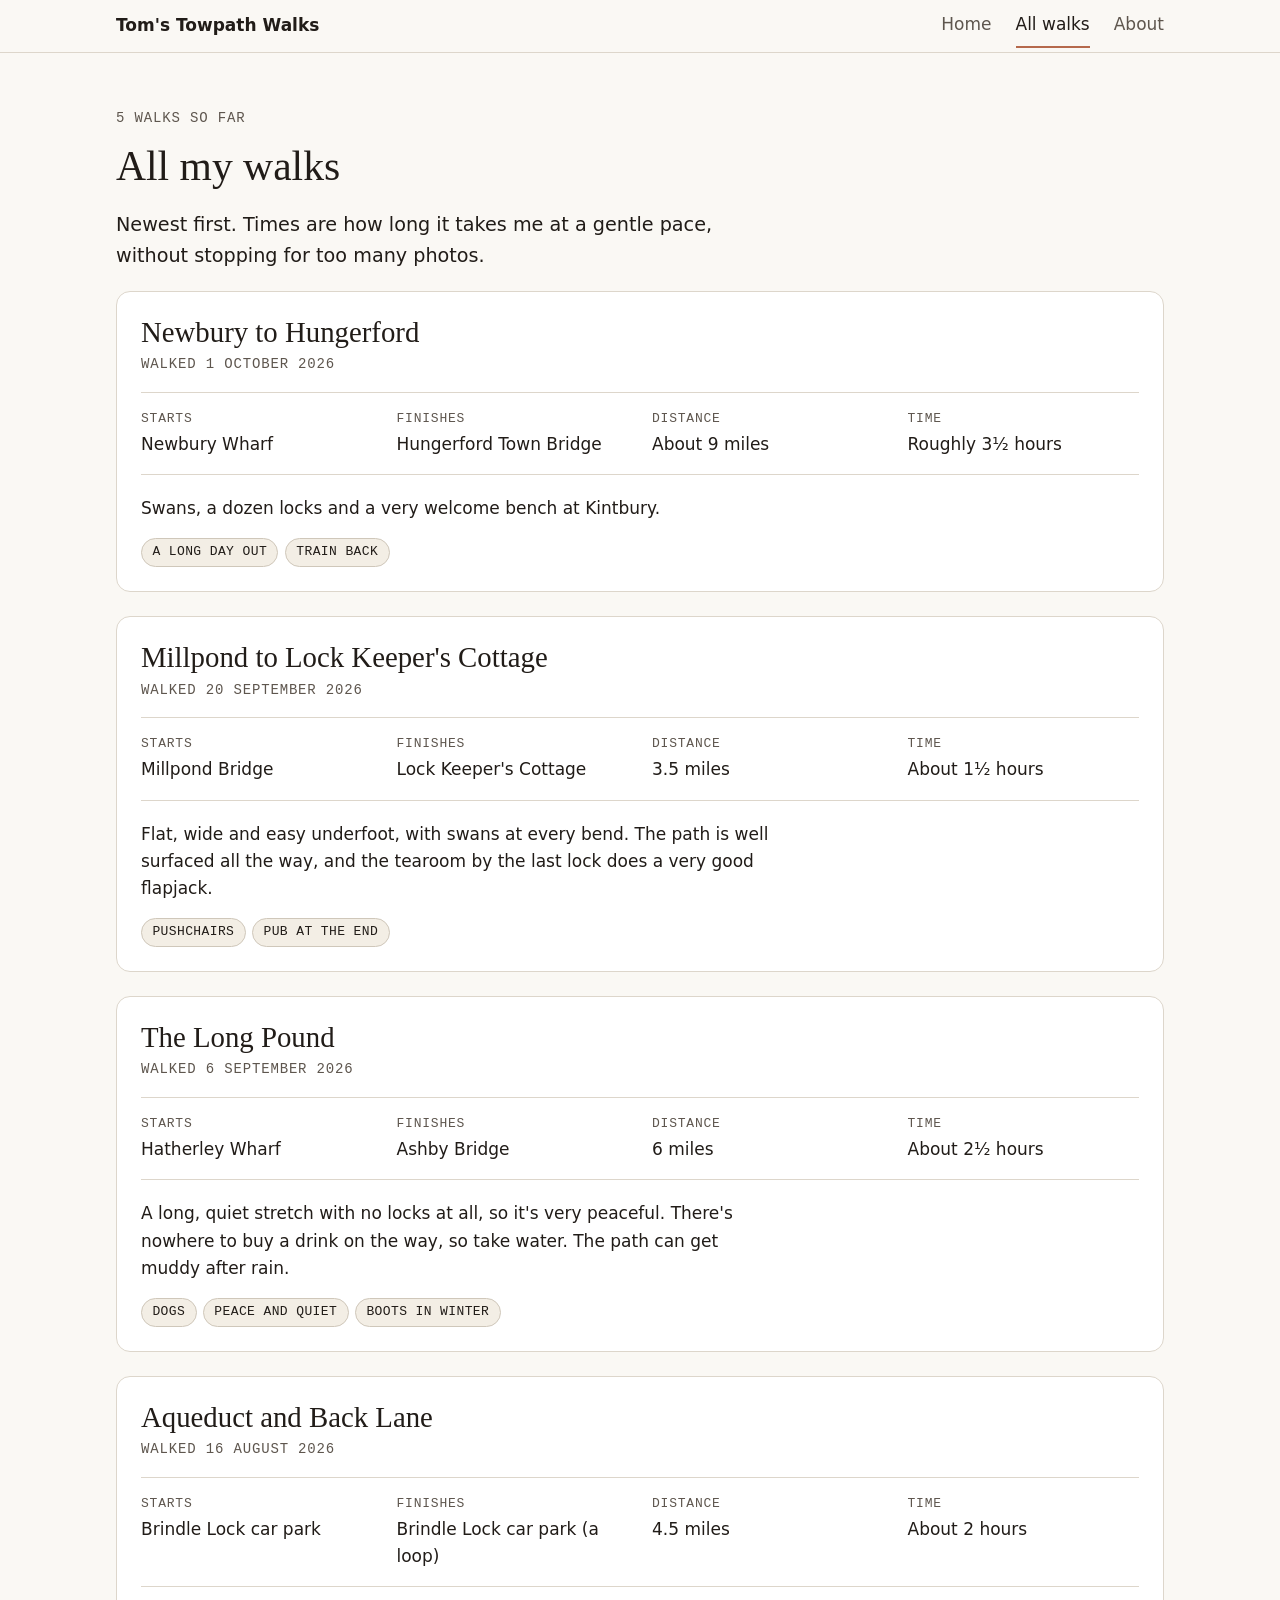
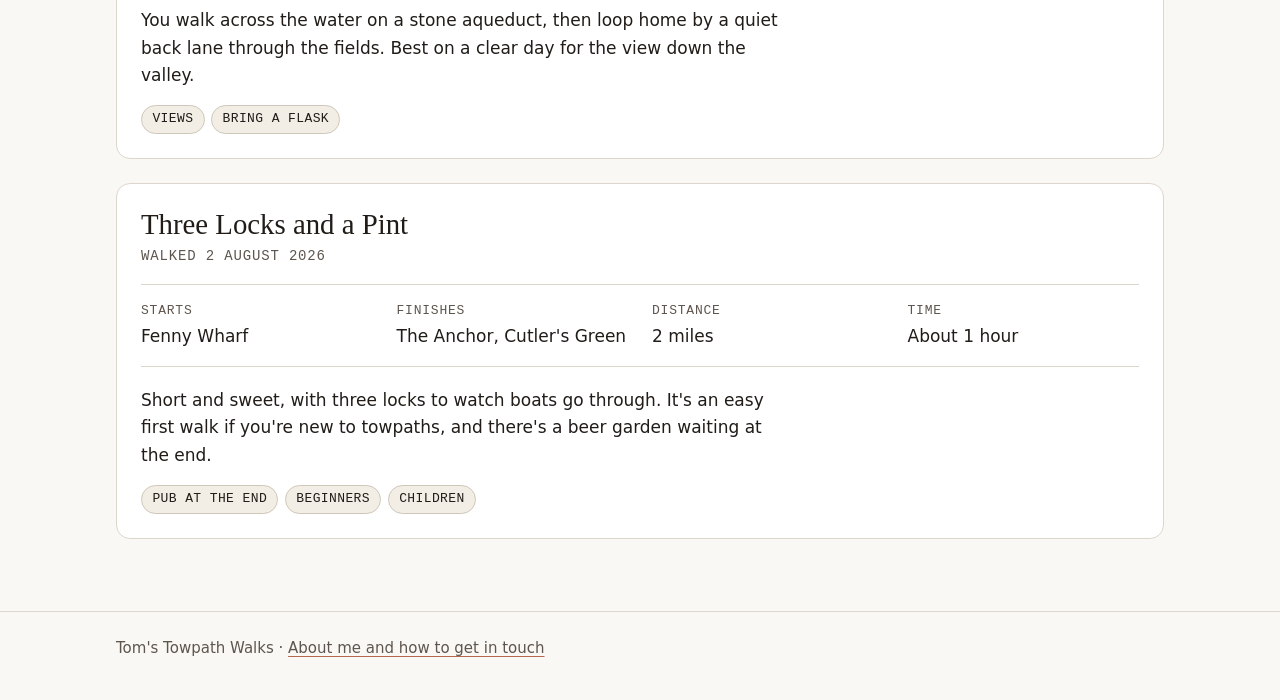
==== walks.html @ 9faa7706 "Add files via upload" ====
<!DOCTYPE html>
<html lang="en-GB">
<head>
  <meta charset="utf-8">
  <meta name="viewport" content="width=device-width, initial-scale=1">
  <title>All walks | Tom's Towpath Walks</title>
  <meta name="description" content="Every towpath walk on the site, with start, finish, distance, time and who it suits.">
  <meta name="theme-color" content="#faf8f4">
  <link rel="icon" href="data:image/svg+xml,%3Csvg xmlns='http://www.w3.org/2000/svg' viewBox='0 0 32 32'%3E%3Crect width='32' height='32' rx='7' fill='%23b5694c'/%3E%3Cpath d='M4 21c4-4 6 4 10 0s6 4 10 0 4 2 4 2' stroke='%23faf8f4' stroke-width='3' fill='none' stroke-linecap='round'/%3E%3C/svg%3E">
  <link rel="stylesheet" href="style.css">
</head>
<body>

<a class="skip" href="#main">Skip to main content</a>

<header class="topbar">
  <div class="wrap">
    <a class="brand" href="index.html">Tom's Towpath Walks</a>
    <nav aria-label="Main">
      <a href="index.html">Home</a>
      <a href="walks.html" aria-current="page">All walks</a>
      <a href="about.html">About</a>
    </nav>
  </div>
</header>

<div class="wrap">
  <main id="main">
    <p class="label">5 walks so far</p>
    <h1 class="page-title">All my walks</h1>
    <p class="lead">Newest first. Times are how long it takes me at a gentle pace, without stopping for too many photos.</p>

    <!-- EACH WALK IS ONE BLOCK BELOW. Ask Claude to add a new one. -->

    <article class="walk" id="newbury-to-hungerford">
      <h2>Newbury to Hungerford</h2>
      <p class="label when">Walked <time datetime="2026-10-01">1 October 2026</time></p>
      <dl class="facts">
        <div><dt>Starts</dt><dd>Newbury Wharf</dd></div>
        <div><dt>Finishes</dt><dd>Hungerford Town Bridge</dd></div>
        <div><dt>Distance</dt><dd>About 9 miles</dd></div>
        <div><dt>Time</dt><dd>Roughly 3&frac12; hours</dd></div>
      </dl>
      <p class="note">Swans, a dozen locks and a very welcome bench at Kintbury.</p>
      <ul class="tags" role="list" aria-label="Good for"><li>A long day out</li><li>Train back</li></ul>
    </article>

    <article class="walk" id="millpond-to-lock-keepers">
      <h2>Millpond to Lock Keeper's Cottage</h2>
      <p class="label when">Walked <time datetime="2026-09-20">20 September 2026</time></p>
      <dl class="facts">
        <div><dt>Starts</dt><dd>Millpond Bridge</dd></div>
        <div><dt>Finishes</dt><dd>Lock Keeper's Cottage</dd></div>
        <div><dt>Distance</dt><dd>3.5 miles</dd></div>
        <div><dt>Time</dt><dd>About 1&frac12; hours</dd></div>
      </dl>
      <p class="note">Flat, wide and easy underfoot, with swans at every bend. The path is well surfaced all the way, and the tearoom by the last lock does a very good flapjack.</p>
      <ul class="tags" role="list" aria-label="Good for"><li>Pushchairs</li><li>Pub at the end</li></ul>
    </article>

    <article class="walk" id="the-long-pound">
      <h2>The Long Pound</h2>
      <p class="label when">Walked <time datetime="2026-09-06">6 September 2026</time></p>
      <dl class="facts">
        <div><dt>Starts</dt><dd>Hatherley Wharf</dd></div>
        <div><dt>Finishes</dt><dd>Ashby Bridge</dd></div>
        <div><dt>Distance</dt><dd>6 miles</dd></div>
        <div><dt>Time</dt><dd>About 2&frac12; hours</dd></div>
      </dl>
      <p class="note">A long, quiet stretch with no locks at all, so it's very peaceful. There's nowhere to buy a drink on the way, so take water. The path can get muddy after rain.</p>
      <ul class="tags" role="list" aria-label="Good for"><li>Dogs</li><li>Peace and quiet</li><li>Boots in winter</li></ul>
    </article>

    <article class="walk" id="aqueduct-and-back-lane">
      <h2>Aqueduct and Back Lane</h2>
      <p class="label when">Walked <time datetime="2026-08-16">16 August 2026</time></p>
      <dl class="facts">
        <div><dt>Starts</dt><dd>Brindle Lock car park</dd></div>
        <div><dt>Finishes</dt><dd>Brindle Lock car park (a loop)</dd></div>
        <div><dt>Distance</dt><dd>4.5 miles</dd></div>
        <div><dt>Time</dt><dd>About 2 hours</dd></div>
      </dl>
      <p class="note">You walk across the water on a stone aqueduct, then loop home by a quiet back lane through the fields. Best on a clear day for the view down the valley.</p>
      <ul class="tags" role="list" aria-label="Good for"><li>Views</li><li>Bring a flask</li></ul>
    </article>

    <article class="walk" id="three-locks-and-a-pint">
      <h2>Three Locks and a Pint</h2>
      <p class="label when">Walked <time datetime="2026-08-02">2 August 2026</time></p>
      <dl class="facts">
        <div><dt>Starts</dt><dd>Fenny Wharf</dd></div>
        <div><dt>Finishes</dt><dd>The Anchor, Cutler's Green</dd></div>
        <div><dt>Distance</dt><dd>2 miles</dd></div>
        <div><dt>Time</dt><dd>About 1 hour</dd></div>
      </dl>
      <p class="note">Short and sweet, with three locks to watch boats go through. It's an easy first walk if you're new to towpaths, and there's a beer garden waiting at the end.</p>
      <ul class="tags" role="list" aria-label="Good for"><li>Pub at the end</li><li>Beginners</li><li>Children</li></ul>
    </article>

  </main>
</div>

<footer>
  <div class="wrap">Tom's Towpath Walks &middot; <a href="about.html">About me and how to get in touch</a></div>
</footer>

</body>
</html>
---- style.css ----
/* Tom's Towpath Walks - shared styles for every page */

:root {
  --cream: #faf8f4;
  --ink: #211c18;
  --muted: #5e564e;        /* darker than before so small text is easier to read */
  --line: #ddd6cb;
  --accent: #b5694c;       /* decorative: underlines, borders */
  --accent-text: #8f4a30;  /* accent colour dark enough to read as text */
  --card: #ffffff;
  --serif: Georgia, "Times New Roman", Times, serif;
  --sans: system-ui, -apple-system, "Segoe UI", Roboto, Helvetica, Arial, sans-serif;
  --mono: ui-monospace, "SFMono-Regular", Menlo, Consolas, monospace;
}

* { box-sizing: border-box; }

body {
  margin: 0;
  background: var(--cream);
  color: var(--ink);
  font-family: var(--sans);
  font-size: 1.0625rem;
  line-height: 1.6;
}

a { color: inherit; text-decoration-color: var(--accent); text-underline-offset: 3px; }
a:hover { color: var(--accent-text); }

/* Clear outline so keyboard users can always see where they are */
a:focus-visible {
  outline: 3px solid var(--accent-text);
  outline-offset: 3px;
  border-radius: 4px;
}

.wrap { max-width: 68rem; margin: 0 auto; padding: 0 1.25rem; }

/* "Skip to content" link: hidden until a keyboard user tabs to it */
.skip {
  position: absolute; left: 0.75rem; top: -4rem;
  background: var(--ink); color: var(--cream);
  padding: 0.6rem 1rem; border-radius: 8px; z-index: 10;
}
.skip:focus { top: 0.75rem; color: var(--cream); }

/* ---------- top bar ---------- */
.topbar { border-bottom: 1px solid var(--line); }
.topbar .wrap {
  display: flex; flex-wrap: wrap; align-items: center;
  justify-content: space-between; gap: 0 1.5rem;
  padding-top: 0.25rem; padding-bottom: 0.25rem;
}
.brand, nav a {
  display: inline-flex; align-items: center;
  min-height: 2.75rem;            /* comfortable thumb-sized tap target */
}
.brand { font-weight: 600; text-decoration: none; }
nav { display: flex; flex-wrap: wrap; gap: 0 1.5rem; }
nav a { text-decoration: none; color: var(--muted); border-bottom: 2px solid transparent; }
nav a:hover { color: var(--ink); }
nav a[aria-current="page"] { color: var(--ink); border-bottom-color: var(--accent); }

/* ---------- masthead ---------- */
.masthead {
  margin-top: 2rem;
  border-top: 1px solid var(--line);
  border-bottom: 1px solid var(--line);
  padding: 1.5rem 0;
  text-align: center;
}
.masthead h1 {
  margin: 0;
  font-family: var(--serif);
  font-weight: 400;
  font-size: clamp(2.2rem, 8vw, 4.5rem);
  line-height: 1.05;
  letter-spacing: -0.01em;
  overflow-wrap: break-word;
}
.label {
  font-family: var(--mono);
  font-size: 0.875rem;
  letter-spacing: 0.06em;
  text-transform: uppercase;
  color: var(--muted);
}
.masthead .label { margin: 0.8rem 0 0; }

/* ---------- page content ---------- */
main { padding: 2.5rem 0 3rem; }

h2, h1.page-title {
  font-family: var(--serif);
  font-weight: 400;
  font-size: clamp(1.8rem, 5vw, 2.6rem);
  line-height: 1.15;
  margin: 0 0 1rem;
}
.lead { font-size: 1.2rem; max-width: 38rem; }

.section-head {
  display: flex; flex-wrap: wrap; justify-content: space-between; align-items: baseline;
  gap: 0.25rem 1rem; margin: 3rem 0 1.25rem;
  border-bottom: 1px solid var(--line); padding-bottom: 0.5rem;
}
.section-head h2 { margin: 0; font-size: 1.6rem; }
.section-head .label { margin: 0; }

/* ---------- tags ---------- */
.tags { display: flex; flex-wrap: wrap; gap: 0.4rem; list-style: none; padding: 0; margin: 0; }
.tags li {
  font-family: var(--mono);
  font-size: 0.8125rem;
  letter-spacing: 0.03em;
  text-transform: uppercase;
  padding: 0.2rem 0.65rem;
  border: 1px solid #cfc7ba;
  border-radius: 999px;
  background: #f3eee5;
  color: var(--ink);
}

/* ---------- cards on home page ---------- */
.cards {
  display: grid; gap: 1.25rem;
  grid-template-columns: repeat(auto-fit, minmax(min(100%, 16rem), 1fr));
}
.card {
  position: relative;
  background: var(--card);
  border: 1px solid var(--line);
  border-radius: 14px;
  padding: 1.25rem;
  display: flex; flex-direction: column; gap: 0.6rem;
}
.card:hover { border-color: var(--accent); }
.card:focus-within { outline: 3px solid var(--accent-text); outline-offset: 3px; }
.card h3 { font-family: var(--serif); font-weight: 400; font-size: 1.45rem; line-height: 1.2; margin: 0; overflow-wrap: break-word; }
.card h3 a { text-decoration: none; }
.card h3 a:focus-visible { outline: none; }
/* makes the whole card clickable, which is easier with a thumb */
.card h3 a::after { content: ""; position: absolute; inset: 0; border-radius: 14px; }
.card h3 a:hover { text-decoration: underline; text-decoration-color: var(--accent); }
.card p { margin: 0; color: var(--muted); font-size: 1rem; }
.card .stats { font-family: var(--mono); font-size: 0.875rem; color: var(--muted); letter-spacing: 0.04em; text-transform: uppercase; }
.card .tags { margin-top: auto; padding-top: 0.5rem; }

.more { display: inline-block; margin-top: 1.5rem; padding: 0.5rem 0; }

/* ---------- full walks list ---------- */
.walk {
  background: var(--card);
  border: 1px solid var(--line);
  border-radius: 14px;
  padding: 1.5rem;
  margin-bottom: 1.5rem;
  scroll-margin-top: 1rem;
}
/* the walk you jumped to from the home page gets a highlighted edge */
.walk:target { border-color: var(--accent); box-shadow: 0 0 0 3px #ecd5c9; }
.walk h2 { font-size: 1.8rem; margin: 0 0 0.25rem; overflow-wrap: break-word; }
.walk .when { margin: 0 0 1rem; }
.facts {
  display: grid; gap: 0.9rem 1.5rem;
  grid-template-columns: repeat(auto-fit, minmax(min(100%, 9rem), 1fr));
  margin: 0 0 1.25rem; padding: 1rem 0;
  border-top: 1px solid var(--line); border-bottom: 1px solid var(--line);
}
.facts div { margin: 0; }
.facts dt { font-family: var(--mono); font-size: 0.8125rem; letter-spacing: 0.06em; text-transform: uppercase; color: var(--muted); }
.facts dd { margin: 0.1rem 0 0; }
.walk .note { margin: 0 0 1rem; max-width: 40rem; }

/* ---------- about / contact ---------- */
.prose { max-width: 38rem; }
.contact-box {
  margin-top: 2rem; padding: 1.25rem 1.5rem;
  background: var(--card); border: 1px solid var(--line); border-radius: 14px;
  max-width: 38rem;
}
.contact-box p { margin: 0.3rem 0 0; }
.contact-box .label { margin: 0; }
.contact-box a { font-size: 1.2rem; overflow-wrap: anywhere; }

/* ---------- footer ---------- */
footer { border-top: 1px solid var(--line); padding: 1.5rem 0 2.5rem; color: var(--muted); font-size: 0.9375rem; }

@media (max-width: 34rem) {
  body { font-size: 1rem; }
  .wrap { padding: 0 1rem; }
  nav { gap: 0 1.1rem; }
  .walk { padding: 1.1rem; }
  .walk h2 { font-size: 1.6rem; }
  .contact-box { padding: 1rem; }
}
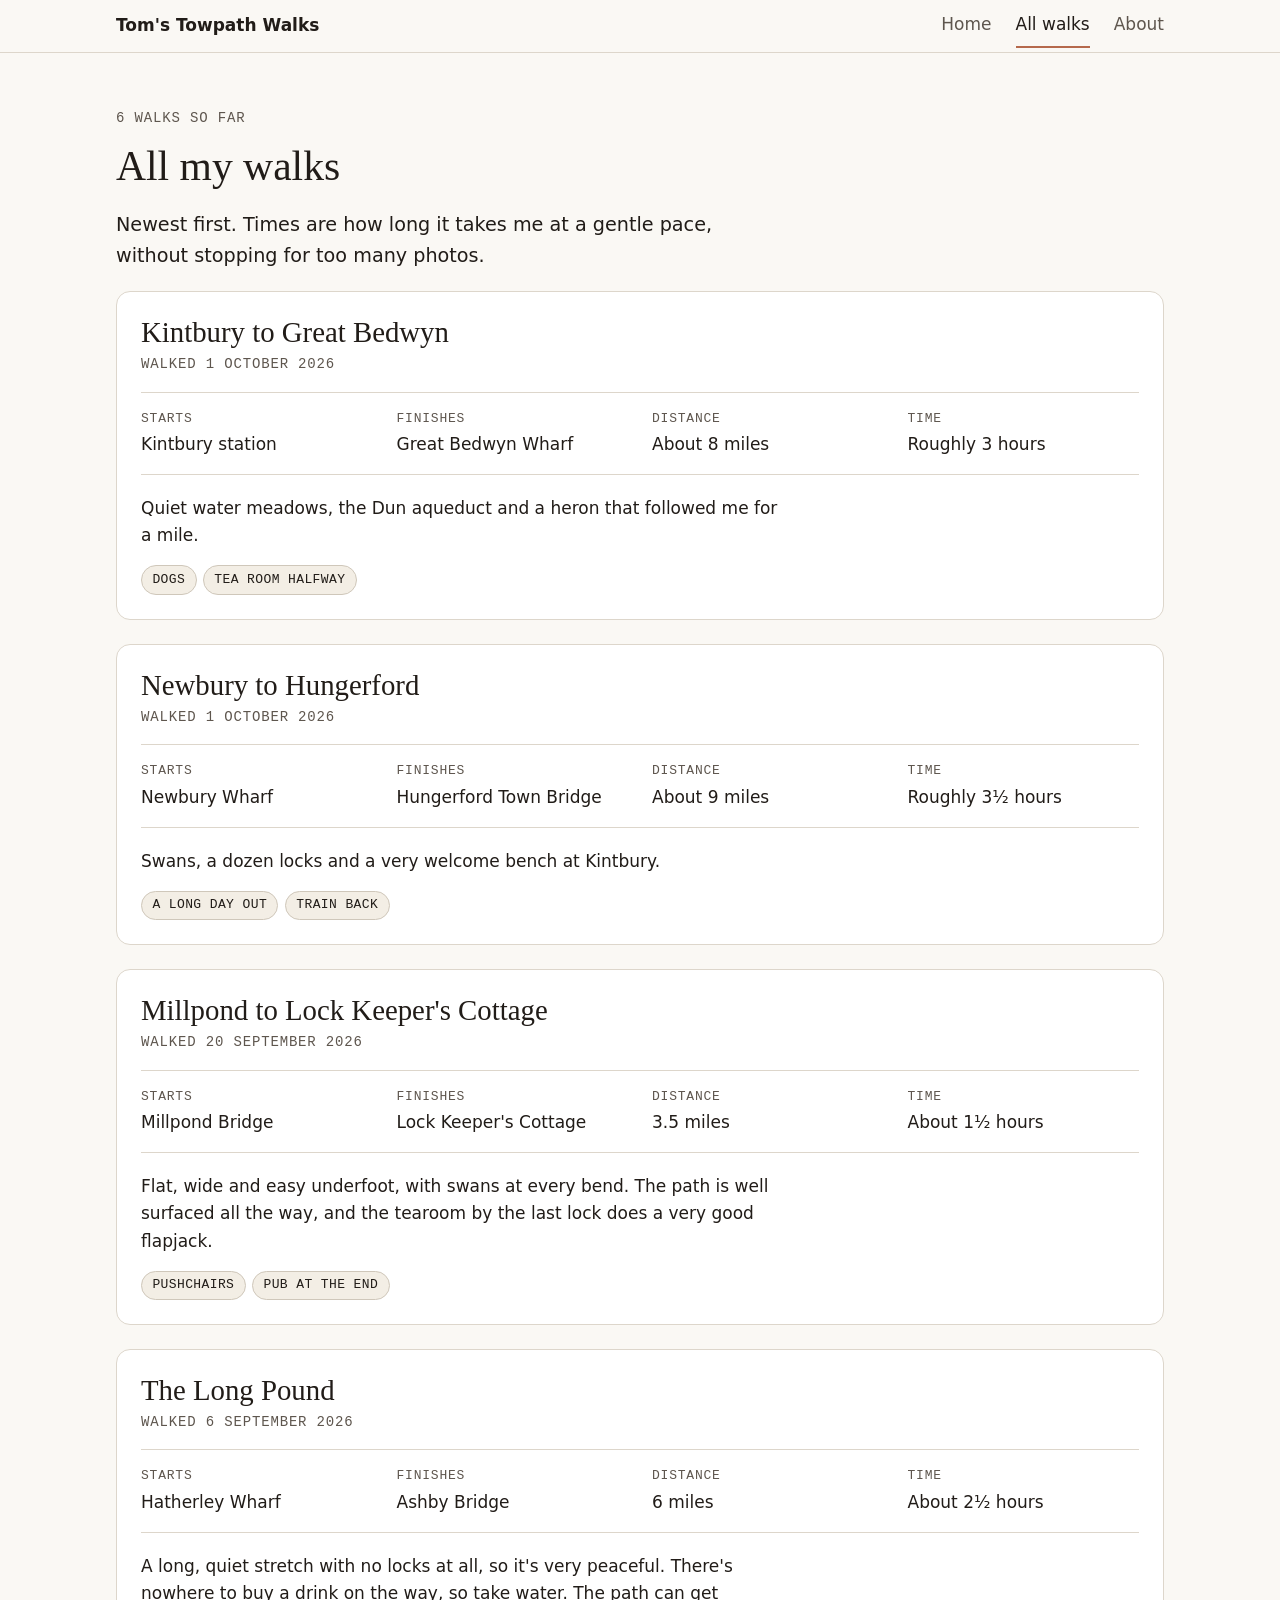
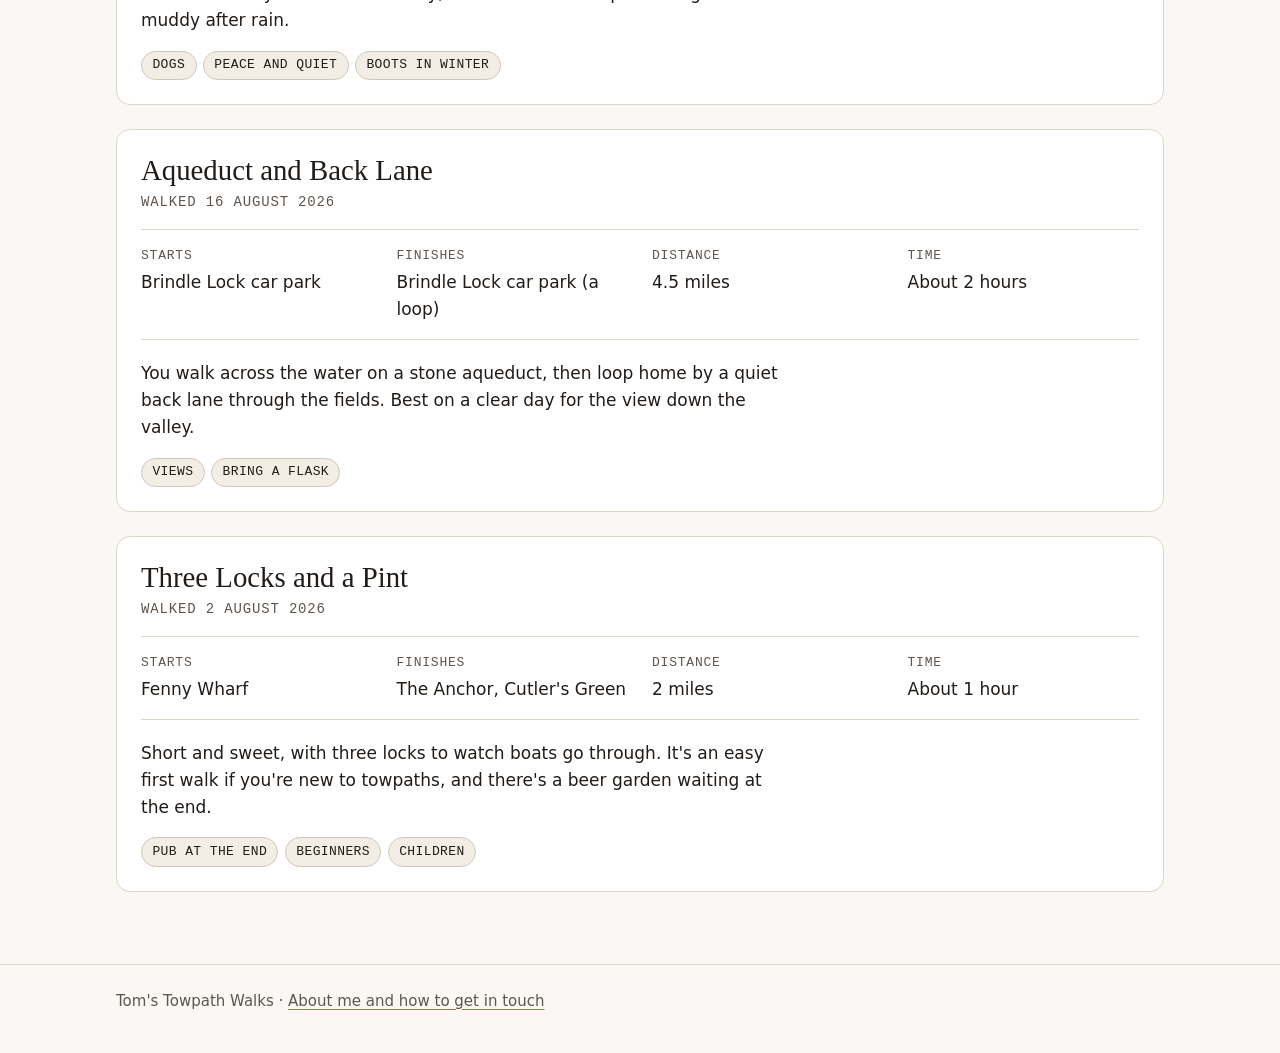
==== commit c3ff0e9a: "Add Kintbury to Great Bedwyn walk Adds the new walk to the top of the All walks page (now 6 walks) a" ====
--- a/walks.html
+++ b/walks.html
@@ -26,11 +26,24 @@
 
 <div class="wrap">
   <main id="main">
-    <p class="label">5 walks so far</p>
+    <p class="label">6 walks so far</p>
     <h1 class="page-title">All my walks</h1>
     <p class="lead">Newest first. Times are how long it takes me at a gentle pace, without stopping for too many photos.</p>
 
     <!-- EACH WALK IS ONE BLOCK BELOW. Ask Claude to add a new one. -->
+
+    <article class="walk" id="kintbury-to-great-bedwyn">
+      <h2>Kintbury to Great Bedwyn</h2>
+      <p class="label when">Walked <time datetime="2026-10-01">1 October 2026</time></p>
+      <dl class="facts">
+        <div><dt>Starts</dt><dd>Kintbury station</dd></div>
+        <div><dt>Finishes</dt><dd>Great Bedwyn Wharf</dd></div>
+        <div><dt>Distance</dt><dd>About 8 miles</dd></div>
+        <div><dt>Time</dt><dd>Roughly 3 hours</dd></div>
+      </dl>
+      <p class="note">Quiet water meadows, the Dun aqueduct and a heron that followed me for a mile.</p>
+      <ul class="tags" role="list" aria-label="Good for"><li>Dogs</li><li>Tea room halfway</li></ul>
+    </article>
 
     <article class="walk" id="newbury-to-hungerford">
       <h2>Newbury to Hungerford</h2>
